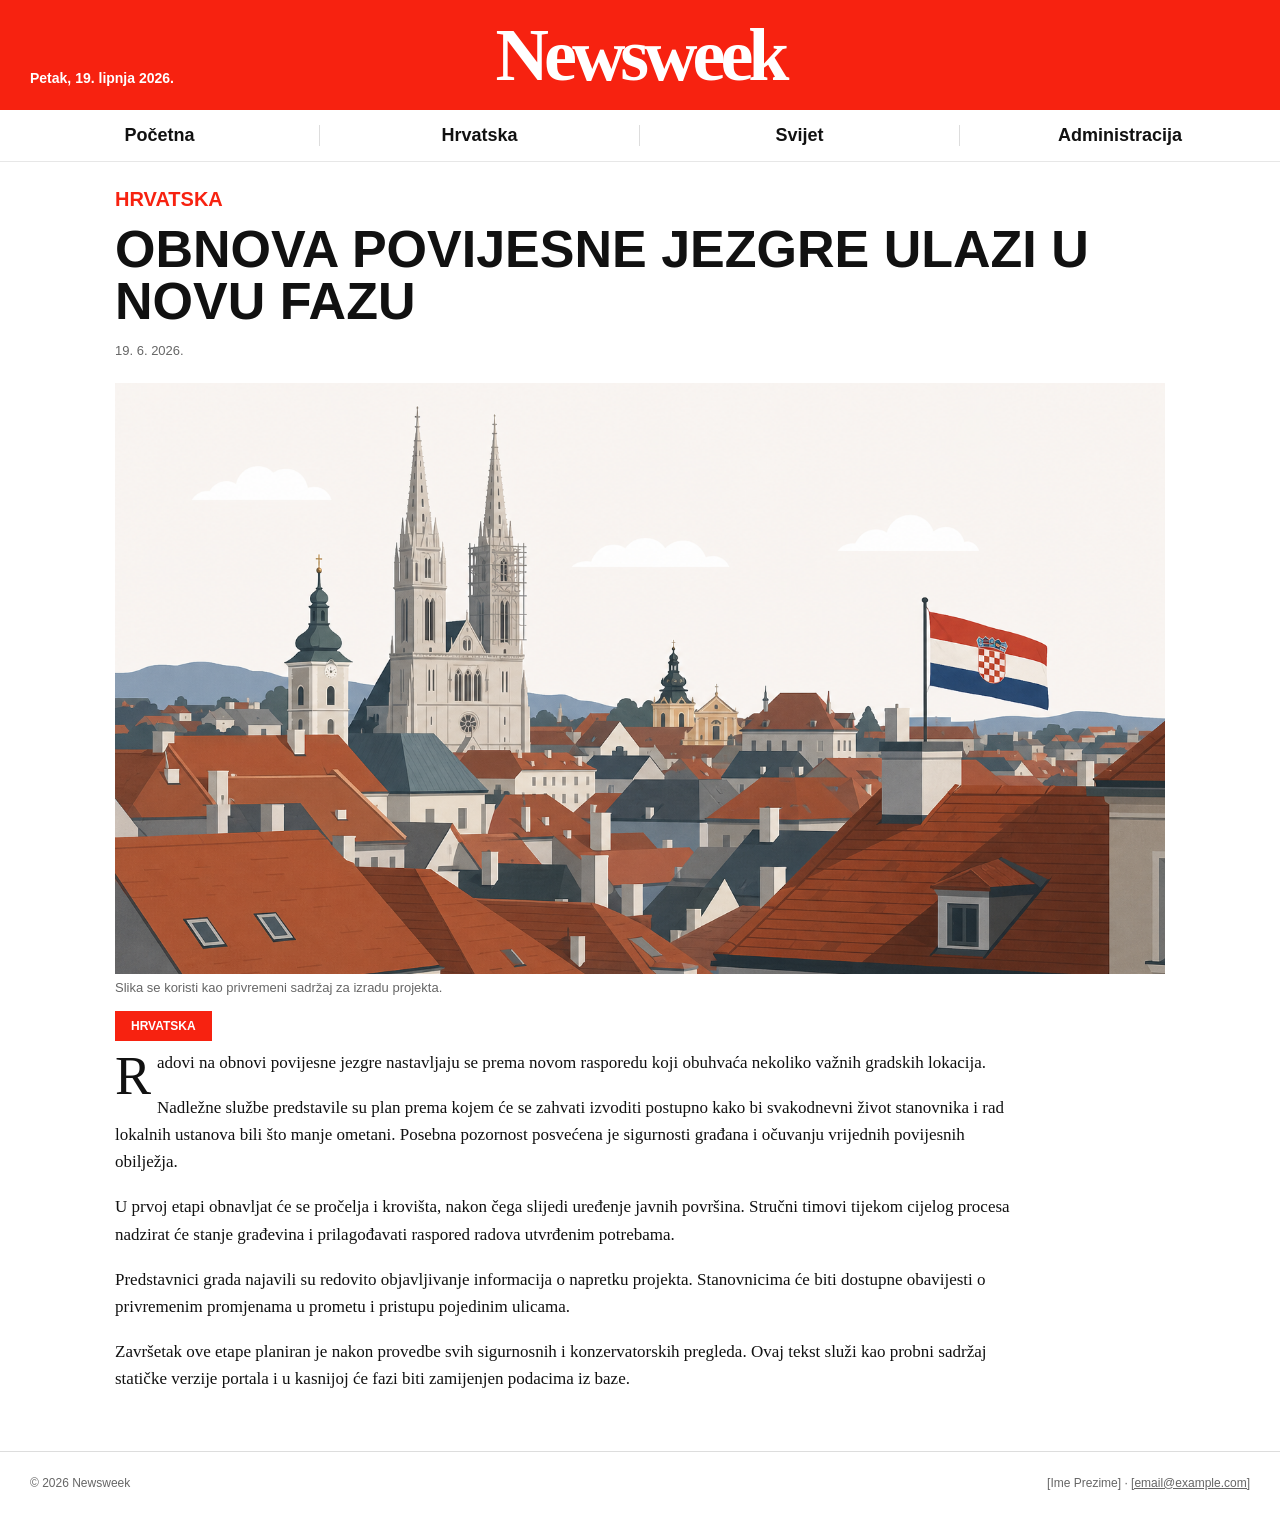
==== clanak.html @ 07c085bd "faza 1: HTML i CSS predložak" ====
<!DOCTYPE html>
<html lang="hr">
<head>
    <meta charset="UTF-8">
    <meta name="viewport" content="width=device-width, initial-scale=1.0">
    <meta name="description" content="Detaljni prikaz članka na Newsweek portalu.">
    <title>Obnova povijesne jezgre ulazi u novu fazu | Newsweek</title>
    <link rel="stylesheet" href="assets/css/style.css">
</head>
<body>
    <div class="site-wrapper">
        <header class="site-header">
            <div class="masthead">
                <time datetime="2026-06-19">Petak, 19. lipnja 2026.</time>
                <a class="logo" href="index.html" aria-label="Newsweek početna stranica">Newsweek</a>
            </div>
            <nav class="main-navigation" aria-label="Glavna navigacija">
                <a href="index.html">Početna</a>
                <a href="index.html#hrvatska">Hrvatska</a>
                <a href="index.html#svijet">Svijet</a>
                <a href="#" aria-disabled="true" title="Dostupno u kasnijoj fazi projekta">Administracija</a>
            </nav>
        </header>

        <main class="article-content">
            <article class="article-detail">
                <header class="article-header">
                    <p class="article-category">Hrvatska</p>
                    <h1>Obnova povijesne jezgre ulazi u novu fazu</h1>
                    <time datetime="2026-06-19">19. 6. 2026.</time>
                </header>

                <figure class="article-figure">
                    <img src="assets/img/hrvatska.png" alt="Pogled na zagrebačke krovove i katedralu">
                    <figcaption>Slika se koristi kao privremeni sadržaj za izradu projekta.</figcaption>
                </figure>

                <p class="category-label">Hrvatska</p>

                <div class="article-body">
                    <p class="lead">Radovi na obnovi povijesne jezgre nastavljaju se prema novom rasporedu koji obuhvaća nekoliko važnih gradskih lokacija.</p>
                    <p>Nadležne službe predstavile su plan prema kojem će se zahvati izvoditi postupno kako bi svakodnevni život stanovnika i rad lokalnih ustanova bili što manje ometani. Posebna pozornost posvećena je sigurnosti građana i očuvanju vrijednih povijesnih obilježja.</p>
                    <p>U prvoj etapi obnavljat će se pročelja i krovišta, nakon čega slijedi uređenje javnih površina. Stručni timovi tijekom cijelog procesa nadzirat će stanje građevina i prilagođavati raspored radova utvrđenim potrebama.</p>
                    <p>Predstavnici grada najavili su redovito objavljivanje informacija o napretku projekta. Stanovnicima će biti dostupne obavijesti o privremenim promjenama u prometu i pristupu pojedinim ulicama.</p>
                    <p>Završetak ove etape planiran je nakon provedbe svih sigurnosnih i konzervatorskih pregleda. Ovaj tekst služi kao probni sadržaj statičke verzije portala i u kasnijoj će fazi biti zamijenjen podacima iz baze.</p>
                </div>
            </article>
        </main>

        <footer class="site-footer">
            <p>&copy; 2026 Newsweek</p>
            <p>[Ime Prezime] · <a href="mailto:email@example.com">[email@example.com]</a></p>
        </footer>
    </div>
</body>
</html>
---- assets/css/style.css ----
:root {
    --newsweek-red: #f72210;
    --page-background: #f4f5f6;
    --content-background: #ffffff;
    --text-color: #111111;
    --muted-text: #666666;
    --border-color: #dddddd;
    --content-width: 1310px;
}

* {
    box-sizing: border-box;
}

body {
    margin: 0;
    background: var(--page-background);
    color: var(--text-color);
    font-family: Arial, Helvetica, sans-serif;
}

img {
    display: block;
    max-width: 100%;
}

a {
    color: inherit;
}

.visually-hidden {
    position: absolute;
    width: 1px;
    height: 1px;
    padding: 0;
    margin: -1px;
    overflow: hidden;
    clip: rect(0, 0, 0, 0);
    white-space: nowrap;
    border: 0;
}

.site-wrapper {
    width: min(100%, var(--content-width));
    min-height: 100vh;
    margin: 0 auto;
    background: var(--content-background);
}

.masthead {
    position: relative;
    min-height: 94px;
    padding: 18px 30px;
    background: var(--newsweek-red);
    color: #ffffff;
}

.masthead time {
    position: absolute;
    left: 30px;
    bottom: 24px;
    font-size: 14px;
    font-weight: 700;
}

.logo {
    display: block;
    width: max-content;
    margin: 0 auto;
    color: #ffffff;
    font-family: Georgia, "Times New Roman", serif;
    font-size: clamp(52px, 6vw, 74px);
    font-weight: 900;
    line-height: 1;
    letter-spacing: -5px;
    text-decoration: none;
}

.main-navigation {
    display: grid;
    grid-template-columns: repeat(4, 1fr);
    border-bottom: 1px solid #e7e7e7;
}

.main-navigation a {
    margin: 15px 0;
    border-right: 1px solid var(--border-color);
    font-family: "Arial Narrow", Arial, sans-serif;
    font-size: 18px;
    font-weight: 700;
    text-align: center;
    text-decoration: none;
}

.main-navigation a:last-child {
    border-right: 0;
}

.main-navigation a:hover,
.main-navigation a:focus-visible {
    color: var(--newsweek-red);
}

.main-navigation a:focus-visible,
.news-card a:focus-visible,
.site-footer a:focus-visible {
    outline: 2px solid var(--newsweek-red);
    outline-offset: 3px;
}

.main-navigation a[aria-disabled="true"] {
    cursor: not-allowed;
}

.home-content {
    padding: 20px 30px 26px;
}

.news-section {
    padding: 24px 0 28px;
    border-top: 1px solid var(--border-color);
}

.news-section > h2 {
    margin: 0 0 10px;
    color: var(--newsweek-red);
    font-family: "Arial Narrow", Arial, sans-serif;
    font-size: 22px;
    text-transform: uppercase;
}

.news-grid {
    display: grid;
    grid-template-columns: repeat(3, minmax(0, 1fr));
    gap: 30px;
}

.news-card a {
    display: block;
    text-decoration: none;
}

.news-card img {
    width: 100%;
    aspect-ratio: 3 / 2;
    object-fit: cover;
}

.news-card h2 {
    margin: 9px 0 0;
    font-family: "Arial Narrow", Arial, sans-serif;
    font-size: 22px;
    line-height: 1.05;
}

.news-card a:hover h2 {
    color: var(--newsweek-red);
}

.article-content {
    padding: 26px 30px 40px;
}

.article-detail {
    max-width: 1050px;
    margin: 0 auto;
}

.article-header {
    margin-bottom: 24px;
}

.article-category {
    margin: 0 0 12px;
    color: var(--newsweek-red);
    font-family: "Arial Narrow", Arial, sans-serif;
    font-size: 20px;
    font-weight: 700;
    text-transform: uppercase;
}

.article-header h1 {
    max-width: 1000px;
    margin: 0 0 14px;
    font-family: "Arial Narrow", Arial, sans-serif;
    font-size: clamp(34px, 5vw, 52px);
    line-height: 1;
    text-transform: uppercase;
}

.article-header time,
.article-figure figcaption {
    color: var(--muted-text);
    font-size: 13px;
}

.article-figure {
    margin: 0;
}

.article-figure img {
    width: 100%;
    aspect-ratio: 16 / 9;
    object-fit: cover;
}

.article-figure figcaption {
    margin-top: 6px;
}

.category-label {
    display: inline-block;
    margin: 16px 0 8px;
    padding: 8px 16px;
    background: var(--newsweek-red);
    color: #ffffff;
    font-size: 12px;
    font-weight: 700;
    text-transform: uppercase;
}

.article-body {
    max-width: 900px;
    font-family: Georgia, "Times New Roman", serif;
    font-size: 17px;
    line-height: 1.6;
}

.article-body p {
    margin: 0 0 18px;
}

.article-body .lead::first-letter {
    float: left;
    margin: 7px 6px 0 0;
    font-size: 54px;
    line-height: 0.75;
}

.site-footer {
    display: flex;
    justify-content: space-between;
    gap: 20px;
    margin-top: auto;
    padding: 24px 30px;
    border-top: 1px solid var(--border-color);
    color: var(--muted-text);
    font-size: 12px;
}

.site-footer p {
    margin: 0;
}

.site-footer a:hover {
    color: var(--newsweek-red);
}

@media (max-width: 820px) {
    .masthead {
        min-height: 82px;
    }

    .masthead time {
        bottom: 18px;
    }

    .logo {
        font-size: 52px;
    }

    .news-grid {
        grid-template-columns: repeat(2, minmax(0, 1fr));
        gap: 24px;
    }
}

@media (max-width: 560px) {
    .masthead {
        display: flex;
        min-height: auto;
        padding: 14px 18px 16px;
        flex-direction: column-reverse;
        align-items: center;
        gap: 8px;
    }

    .masthead time {
        position: static;
        font-size: 12px;
    }

    .logo {
        margin: 0;
        font-size: 45px;
        letter-spacing: -3px;
    }

    .main-navigation {
        grid-template-columns: repeat(2, 1fr);
    }

    .main-navigation a:nth-child(2) {
        border-right: 0;
    }

    .main-navigation a {
        margin: 10px 0;
        font-size: 16px;
    }

    .home-content,
    .article-content {
        padding-right: 18px;
        padding-left: 18px;
    }

    .news-grid {
        grid-template-columns: 1fr;
    }

    .news-card h2 {
        font-size: 21px;
    }

    .article-header h1 {
        font-size: 34px;
    }

    .article-body {
        font-size: 16px;
    }

    .site-footer {
        padding-right: 18px;
        padding-left: 18px;
        flex-direction: column;
    }
}
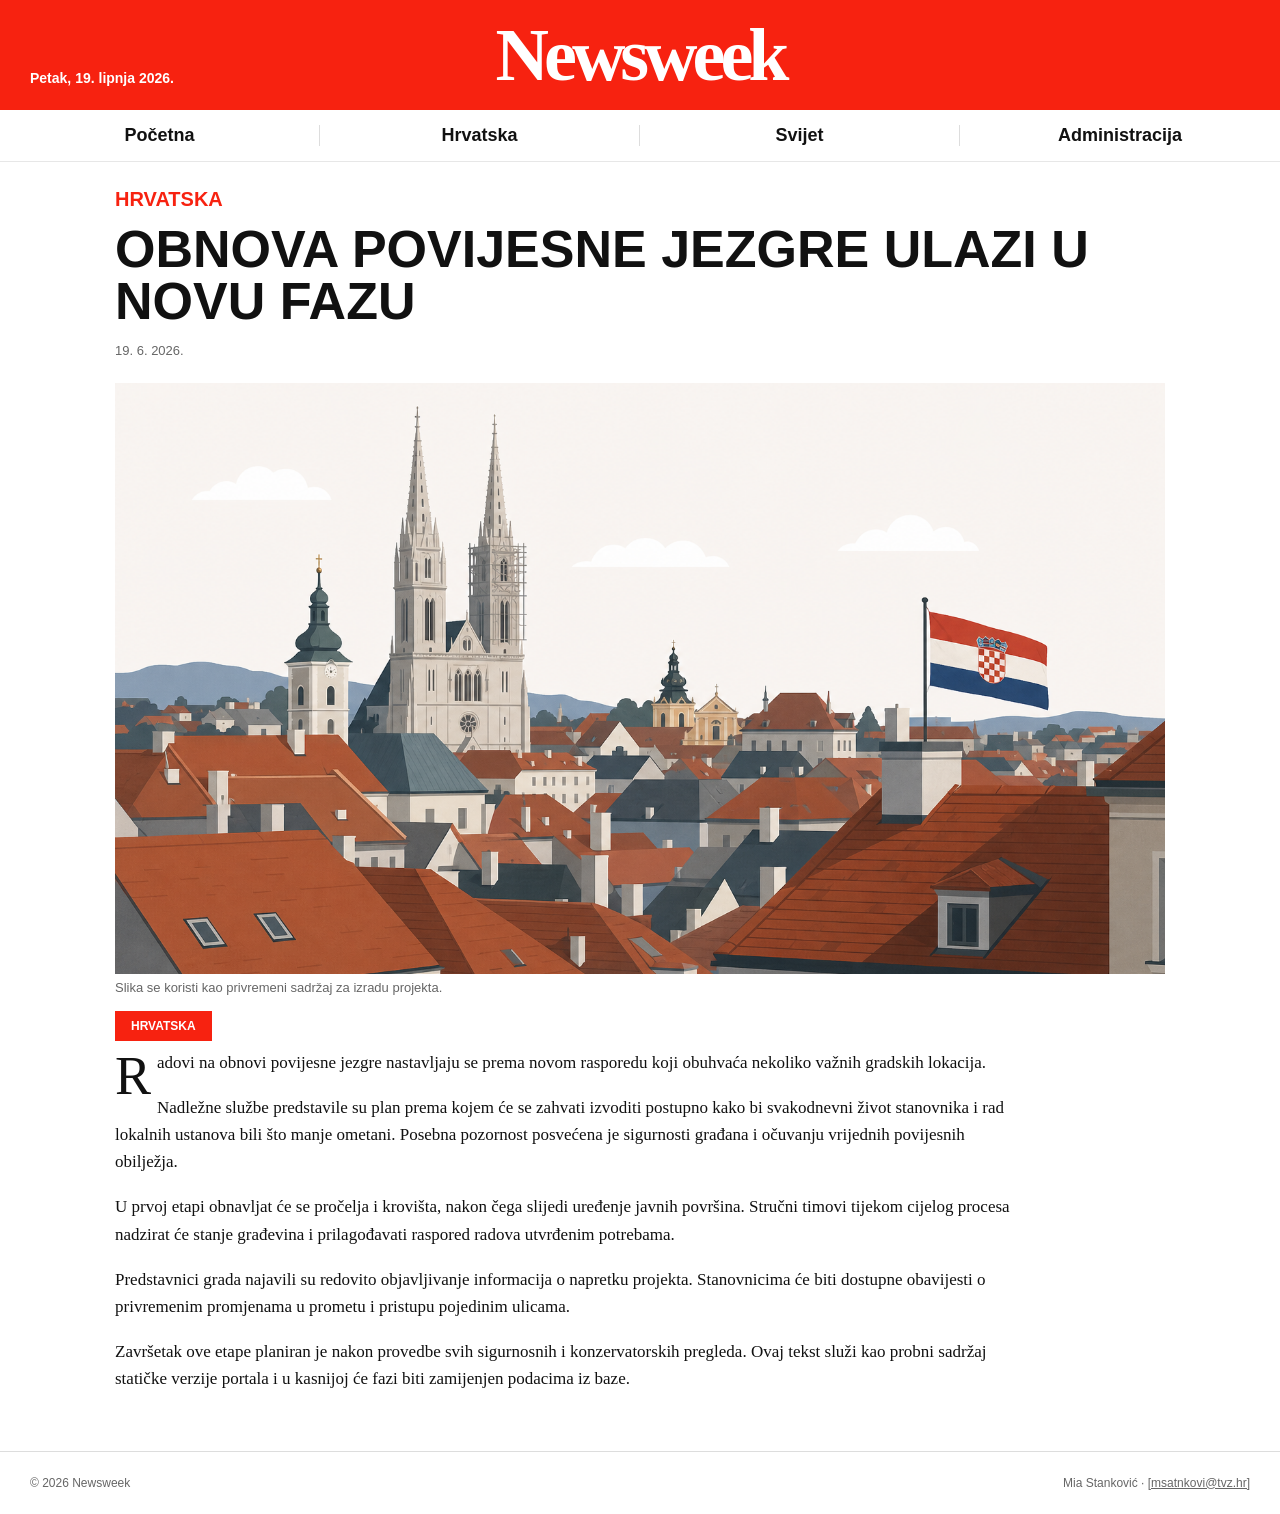
==== commit 49959547: "Faza 1: Osobni podaci" ====
--- a/clanak.html
+++ b/clanak.html
@@ -49,7 +49,7 @@
 
         <footer class="site-footer">
             <p>&copy; 2026 Newsweek</p>
-            <p>[Ime Prezime] · <a href="mailto:email@example.com">[email@example.com]</a></p>
+            <p>Mia Stanković · <a href="mailto:msatnkovi@tvz.hr">[msatnkovi@tvz.hr]</a></p>
         </footer>
     </div>
 </body>
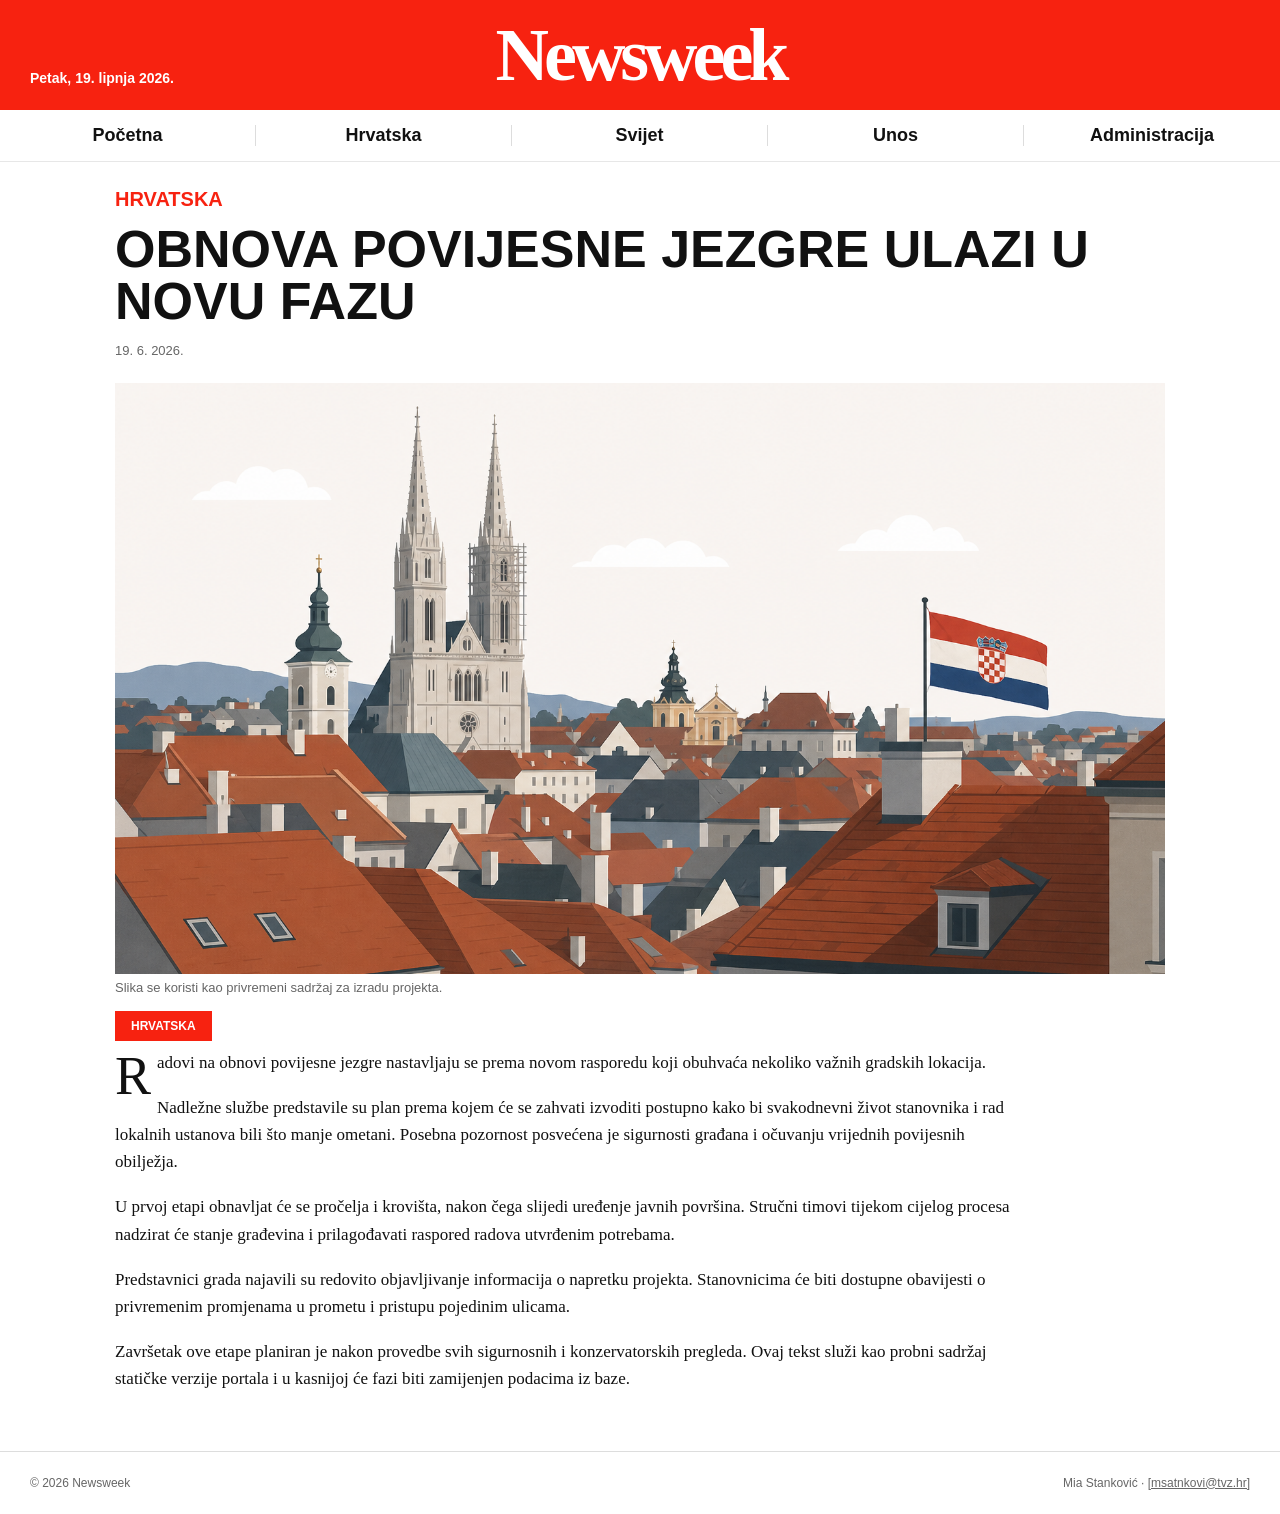
==== commit d735d584: "Faza 2" ====
--- a/clanak.html
+++ b/clanak.html
@@ -18,6 +18,7 @@
                 <a href="index.html">Početna</a>
                 <a href="index.html#hrvatska">Hrvatska</a>
                 <a href="index.html#svijet">Svijet</a>
+                <a href="unos.html">Unos</a>
                 <a href="#" aria-disabled="true" title="Dostupno u kasnijoj fazi projekta">Administracija</a>
             </nav>
         </header>
--- a/assets/css/style.css
+++ b/assets/css/style.css
@@ -78,7 +78,7 @@
 
 .main-navigation {
     display: grid;
-    grid-template-columns: repeat(4, 1fr);
+    grid-template-columns: repeat(5, 1fr);
     border-bottom: 1px solid #e7e7e7;
 }
 
@@ -235,6 +235,174 @@
     margin: 7px 6px 0 0;
     font-size: 54px;
     line-height: 0.75;
+}
+
+.form-content {
+    padding: 32px 30px 48px;
+}
+
+.form-panel {
+    max-width: 850px;
+    margin: 0 auto;
+    border-top: 5px solid var(--newsweek-red);
+    padding-top: 24px;
+}
+
+.form-header {
+    margin-bottom: 28px;
+}
+
+.form-kicker {
+    margin: 0 0 6px;
+    color: var(--newsweek-red);
+    font-size: 14px;
+    font-weight: 700;
+    text-transform: uppercase;
+}
+
+.form-header h1,
+.message-panel h1 {
+    margin: 0 0 10px;
+    font-family: "Arial Narrow", Arial, sans-serif;
+    font-size: 36px;
+    text-transform: uppercase;
+}
+
+.form-header > p:last-child {
+    margin: 0;
+    color: var(--muted-text);
+}
+
+.form-panel form {
+    display: grid;
+    gap: 22px;
+}
+
+.form-item {
+    display: grid;
+    gap: 8px;
+}
+
+.form-item label,
+.checkbox-item label {
+    font-weight: 700;
+}
+
+.form-item label span {
+    color: var(--newsweek-red);
+}
+
+.form-item input[type="text"],
+.form-item input[type="file"],
+.form-item textarea,
+.form-item select {
+    width: 100%;
+    border: 1px solid #999999;
+    border-radius: 0;
+    background: #ffffff;
+    color: var(--text-color);
+    font: inherit;
+}
+
+.form-item input[type="text"],
+.form-item textarea,
+.form-item select {
+    padding: 12px;
+}
+
+.form-item input[type="file"] {
+    padding: 9px;
+}
+
+.form-item textarea {
+    resize: vertical;
+}
+
+.form-item input:focus-visible,
+.form-item textarea:focus-visible,
+.form-item select:focus-visible {
+    border-color: var(--newsweek-red);
+    outline: 2px solid var(--newsweek-red);
+    outline-offset: 2px;
+}
+
+.form-item small {
+    color: var(--muted-text);
+    font-size: 12px;
+}
+
+.checkbox-item {
+    display: flex;
+    align-items: center;
+    gap: 10px;
+}
+
+.checkbox-item input {
+    width: 18px;
+    height: 18px;
+    margin: 0;
+    accent-color: var(--newsweek-red);
+}
+
+.form-actions {
+    display: flex;
+    justify-content: flex-end;
+    gap: 12px;
+    padding-top: 6px;
+}
+
+.button {
+    display: inline-block;
+    border: 1px solid var(--text-color);
+    border-radius: 0;
+    padding: 11px 22px;
+    font: inherit;
+    font-weight: 700;
+    text-decoration: none;
+    cursor: pointer;
+}
+
+.button-primary {
+    border-color: var(--newsweek-red);
+    background: var(--newsweek-red);
+    color: #ffffff;
+}
+
+.button-secondary {
+    background: #ffffff;
+    color: var(--text-color);
+}
+
+.button:hover,
+.button:focus-visible {
+    border-color: var(--text-color);
+    outline: 2px solid var(--text-color);
+    outline-offset: 2px;
+}
+
+.message-panel {
+    max-width: 850px;
+    margin: 20px auto;
+    border-top: 5px solid var(--newsweek-red);
+    padding: 24px 0;
+}
+
+.message-panel p,
+.message-panel ul {
+    margin: 0 0 20px;
+}
+
+.message-panel-error li {
+    margin-bottom: 6px;
+}
+
+.archive-notice {
+    max-width: 900px;
+    margin: 10px 0 18px;
+    border-left: 4px solid var(--newsweek-red);
+    padding: 10px 14px;
+    background: #f4f5f6;
+    font-weight: 700;
 }
 
 .site-footer {
@@ -300,8 +468,13 @@
         grid-template-columns: repeat(2, 1fr);
     }
 
-    .main-navigation a:nth-child(2) {
+    .main-navigation a:nth-child(even) {
         border-right: 0;
+    }
+
+    .main-navigation a:last-child {
+        grid-column: 1 / -1;
+        border-top: 1px solid var(--border-color);
     }
 
     .main-navigation a {
@@ -310,7 +483,8 @@
     }
 
     .home-content,
-    .article-content {
+    .article-content,
+    .form-content {
         padding-right: 18px;
         padding-left: 18px;
     }
@@ -329,6 +503,20 @@
 
     .article-body {
         font-size: 16px;
+    }
+
+    .form-header h1,
+    .message-panel h1 {
+        font-size: 30px;
+    }
+
+    .form-actions {
+        align-items: stretch;
+        flex-direction: column-reverse;
+    }
+
+    .form-actions .button {
+        width: 100%;
     }
 
     .site-footer {
